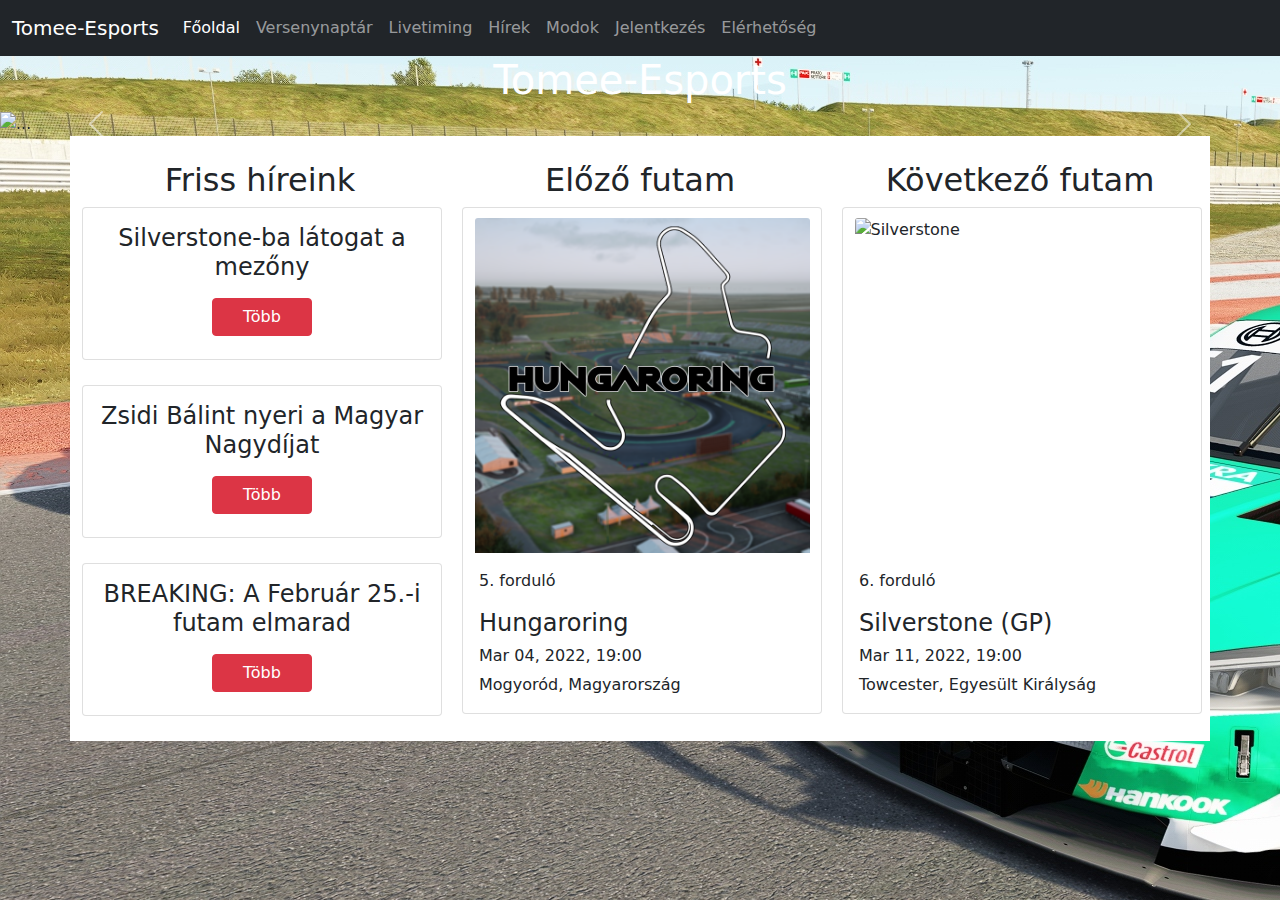
==== index.html @ e1172f0f "betűtípus mégse xddd" ====
<!DOCTYPE html>
<html lang="hu">

<head>
  <meta charset="UTF-8">
  <meta http-equiv="X-UA-Compatible" content="IE=edge">
  <meta name="viewport" content="width=device-width, initial-scale=1.0">
  <link rel="shortcut icon" type="image/png" href="images/favicon.png">
  <link rel="stylesheet" href="dist/bootstrap/css/bootstrap.min.css">
  <link rel="stylesheet" href="style.css">
  <title>Tomee-Esports Leauge</title>
</head>

<body>
  <nav class="navbar navbar-expand-lg navbar-dark bg-dark">
    <div class="container-fluid">
      <a class="navbar-brand" href="index.html">Tomee-Esports</a>
      <button class="navbar-toggler" type="button" data-bs-toggle="collapse" data-bs-target="#navbarNavDropdown"
        aria-controls="navbarNavDropdown" aria-expanded="false" aria-label="Toggle navigation">
        <span class="navbar-toggler-icon"></span>
      </button>
      <div class="collapse navbar-collapse" id="navbarNavDropdown">
        <ul class="navbar-nav">
          <li class="nav-item">
            <a class="nav-link active" aria-current="page" href="index.html">Főoldal</a>
          </li>
          <li class="nav-item">
            <a class="nav-link" href="calendar.html">Versenynaptár</a>
          </li>
          <li class="nav-item">
            <a class="nav-link" href="livetiming.html">Livetiming</a>
          </li>
          <li class="nav-item">
            <a class="nav-link" href="news.html">Hírek</a>
          </li>
          <li class="nav-item">
            <a class="nav-link" href="mods.html">Modok</a>
          </li>
          <li class="nav-item">
            <a class="nav-link" href="signup.html">Jelentkezés</a>
          </li>
          <li class="nav-item">
            <a class="nav-link" href="contacts.html">Elérhetőség</a>
          </li>
      </div>
  </nav>
  <h1>
    Tomee-Esports
  </h1>
  <div id="carouselExampleControls" class="carousel slide" data-bs-ride="carousel">
    <div class="carousel-inner">
      <div class="carousel-item active">
        <img src="..." class="d-block w-100" alt="...">
      </div>
      <div class="carousel-item">
        <img src="..." class="d-block w-100" alt="...">
      </div>
      <div class="carousel-item">
        <img src="..." class="d-block w-100" alt="...">
      </div>
    </div>
    <button class="carousel-control-prev" type="button" data-bs-target="#carouselExampleControls" data-bs-slide="prev">
      <span class="carousel-control-prev-icon" aria-hidden="true"></span>
      <span class="visually-hidden">Previous</span>
    </button>
    <button class="carousel-control-next" type="button" data-bs-target="#carouselExampleControls" data-bs-slide="next">
      <span class="carousel-control-next-icon" aria-hidden="true"></span>
      <span class="visually-hidden">Next</span>
    </button>
  </div>
  <div class="container">
    <div class="row background">
      <div class="col-xl-4">
        <h2>
          Friss híreink
        </h2>
        <div class="card mx-auto mt-auto resize">
          <div class="card-body">
            <h4 class="card-title text-center">
              Silverstone-ba látogat a mezőny
            </h4>
            <div class="row mt-3">
              <button type="button" class="btn btn-danger button-resize">
                <a href="newsnagy/news6.html">Több</a>
              </button>
            </div>
          </div>
        </div>
        <div class="card mx-auto resize">
          <div class="card-body">
            <h4 class="card-title text-center">
              Zsidi Bálint nyeri a Magyar Nagydíjat
            </h4>
            <div class="row mt-3">
              <button type="button" class="btn btn-danger button-resize">
                <a href="newsnagy/news5.html">Több</a>
              </button>
            </div>
          </div>
        </div>
        <div class="card mx-auto resize">
          <div class="card-body">
            <h4 class="card-title text-center">
              BREAKING: A Február 25.-i futam elmarad
            </h4>
            <div class="row mt-3">
              <button type="button" class="btn btn-danger button-resize">
                <a href="newsnagy/news4.html">Több</a>
              </button>
            </div>
          </div>
        </div>
      </div>
      <div class="col-xl-4 mb-4">
        <h2>
          Előző futam
        </h2>
        <div class="card mx-auto">
          <img src="images/hungaroring.png" class="card-img-top" alt="Hungaroring">
          <div class="card-body">
            <p class="card-text">
              5. forduló
            </p>
            <h4 class="card-title">
              Hungaroring
            </h4>
            <h6 class="card-text">
              Mar 04, 2022, 19:00
            </h6>
            <p class="card-text">
              Mogyoród, Magyarország
            </p>
          </div>
        </div>
      </div>
      <div class="col-xl-4">
        <h2>
          Következő futam
        </h2>
        <div class="card mx-auto">
          <img src="images/silverstone.png" class="card-img-top" alt="Silverstone">
          <div class="card-body">
            <p class="card-text">
              6. forduló
            </p>
            <h4 class="card-title">
              Silverstone (GP)
            </h4>
            <h6 class="card-text">
              Mar 11, 2022, 19:00
            </h6>
            <p class="card-text">
              Towcester, Egyesült Királyság
            </p>
          </div>
      </div>
    </div>
  </div>
</body>

</html>
---- style.css ----
body{
    background-image: url(images/Screenshot_drf_audi_rs5_dtm_2019_rt_misano_4-1-122-21-59-44.jpg);
    background-repeat: no-repeat;
}

h1{
    text-align: center;
    color: white;
}

h2{
    text-align: center;
}

a{
    text-decoration: none;
    color: white;
}

a:hover{
    color: white;
}

.cim{
    margin: 20px auto;
}

.col-lg-4{
    margin: 40px auto;
}

.card{
    width: 360px;
}

.card img{
    margin: 10px auto 0 auto;
    width: 335px;
    height: 335px;
}

.resize{
    width: 360px;
    height: 153px;
    margin-top: 25px;
    margin-bottom: 25px;
}

.button-resize{
    width: 100px;
    margin: auto;
}

.background{
    background-color: white;
    padding-top: 25px;
}

.container{
    width: 100%;
    background-color: rgba(0, 0, 0, 0.8);
}

.align-justify{
    text-align: justify;
}

#newsgray{
    color: rgb(180, 180, 180);
}

.rowpad{
    padding: 2px;
    margin-bottom: 20px;
}

.newstitle{
    color: white;
}
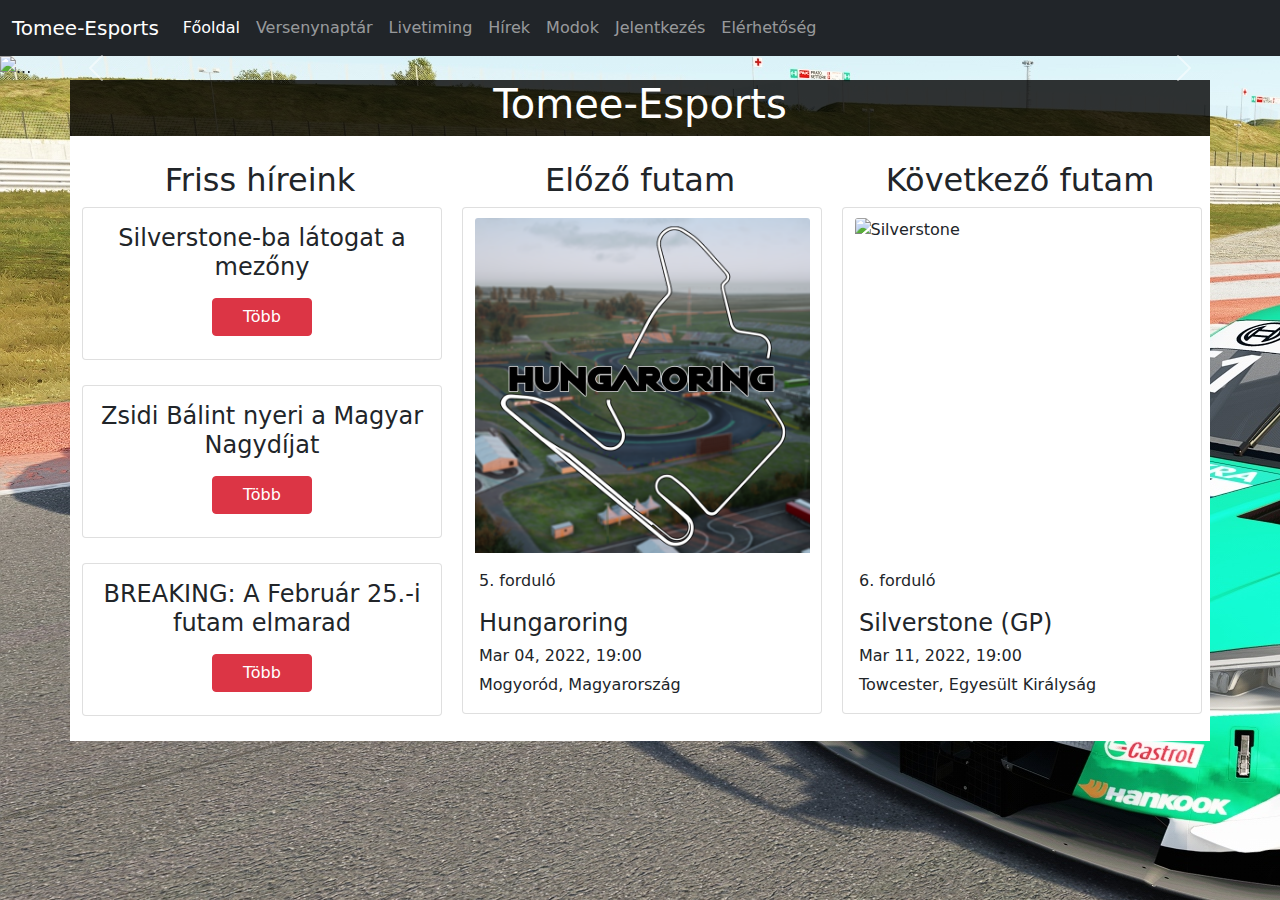
==== commit 6728af3a: "html, css" ====
--- a/index.html
+++ b/index.html
@@ -44,9 +44,6 @@
           </li>
       </div>
   </nav>
-  <h1>
-    Tomee-Esports
-  </h1>
   <div id="carouselExampleControls" class="carousel slide" data-bs-ride="carousel">
     <div class="carousel-inner">
       <div class="carousel-item active">
@@ -69,6 +66,9 @@
     </button>
   </div>
   <div class="container">
+    <h1>
+      Tomee-Esports
+    </h1>
     <div class="row background">
       <div class="col-xl-4">
         <h2>
--- a/style.css
+++ b/style.css
@@ -51,6 +51,10 @@
     margin: auto;
 }
 
+.button-resize2{
+    width: 125px;
+}
+
 .background{
     background-color: white;
     padding-top: 25px;
@@ -76,4 +80,17 @@
 
 .newstitle{
     color: white;
+}
+
+.alta{
+    color: black;
+}
+
+.alta:hover{
+    color: red;
+    text-decoration: underline;
+}
+
+.card3{
+    width: 240px;
 }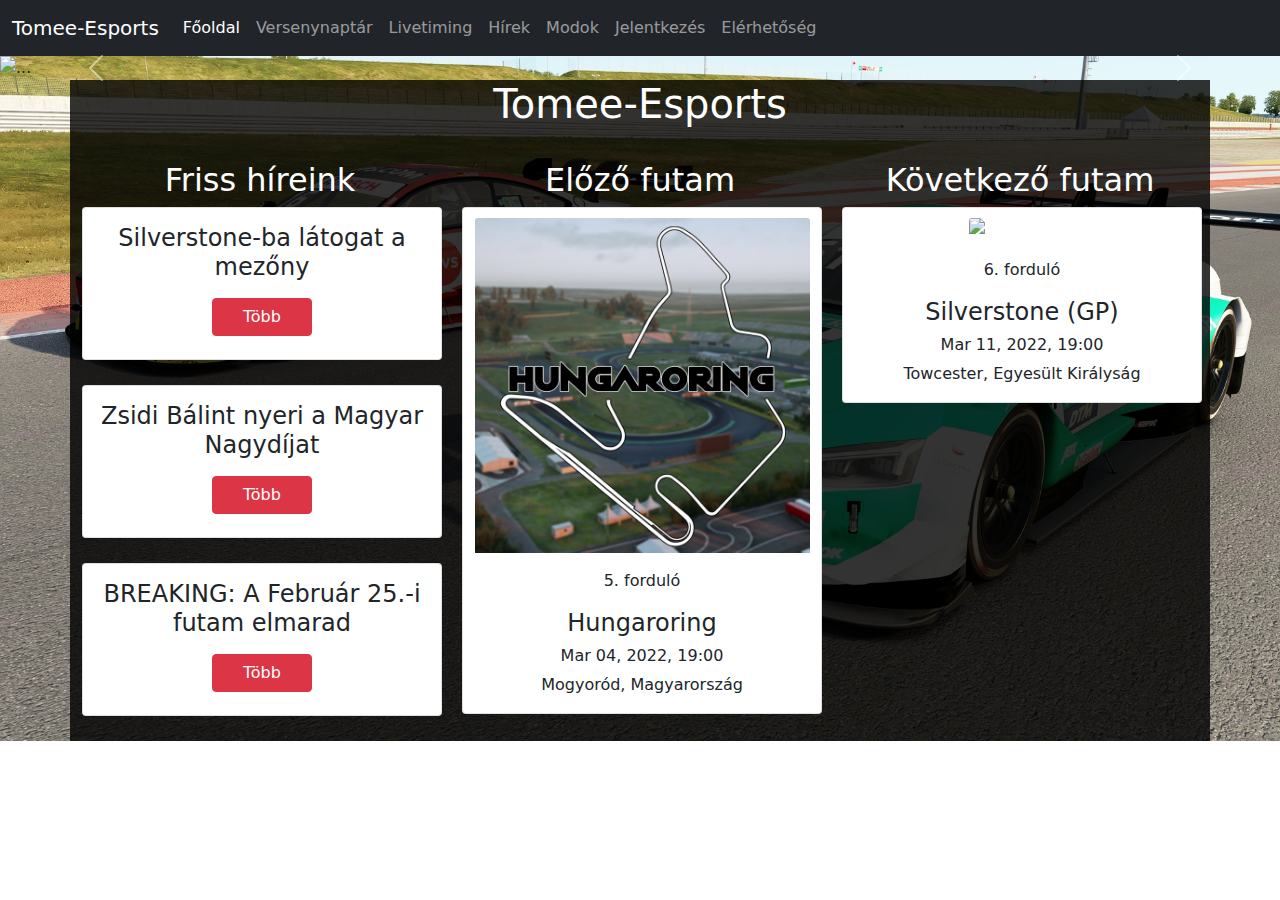
==== commit 7e1b6f1f: "átírtam a hírek címét minyon" ====
--- a/index.html
+++ b/index.html
@@ -72,7 +72,7 @@
     <div class="row background">
       <div class="col-xl-4">
         <h2>
-          Friss híreink
+          <div class="newstitle">Friss híreink</div>
         </h2>
         <div class="card mx-auto mt-auto resize">
           <div class="card-body">
@@ -113,10 +113,12 @@
       </div>
       <div class="col-xl-4 mb-4">
         <h2>
-          Előző futam
+          <div class="newstitle">Előző futam</div>
         </h2>
-        <div class="card mx-auto">
+        <div class="card mx-auto newsborder">
+            <a href="newsnagy/news5.html">
           <img src="images/hungaroring.png" class="card-img-top" alt="Hungaroring">
+            </a>
           <div class="card-body">
             <p class="card-text">
               5. forduló
@@ -135,10 +137,12 @@
       </div>
       <div class="col-xl-4">
         <h2>
-          Következő futam
+          <div class="newstitle">Következő futam</div>
         </h2>
-        <div class="card mx-auto">
+        <div class="card mx-auto newsborder">
+            <a href="newsnagy/news6.html">
           <img src="images/silverstone.png" class="card-img-top" alt="Silverstone">
+            </a>
           <div class="card-body">
             <p class="card-text">
               6. forduló
--- a/style.css
+++ b/style.css
@@ -1,6 +1,7 @@
 body{
     background-image: url(images/Screenshot_drf_audi_rs5_dtm_2019_rt_misano_4-1-122-21-59-44.jpg);
     background-repeat: no-repeat;
+    background-size: cover;
 }
 
 h1{
@@ -31,6 +32,7 @@
 
 .card{
     width: 360px;
+    text-align: center;
 }
 
 .card img{
@@ -56,7 +58,6 @@
 }
 
 .background{
-    background-color: white;
     padding-top: 25px;
 }
 
@@ -93,4 +94,14 @@
 
 .card3{
     width: 240px;
+}
+.newsborder:hover{
+    border: 3px solid red;
+    cursor: grab;
+}
+.card2{
+    max-height: 200px !important;
+}
+.newsimg{
+    border: 2px solid white;
 }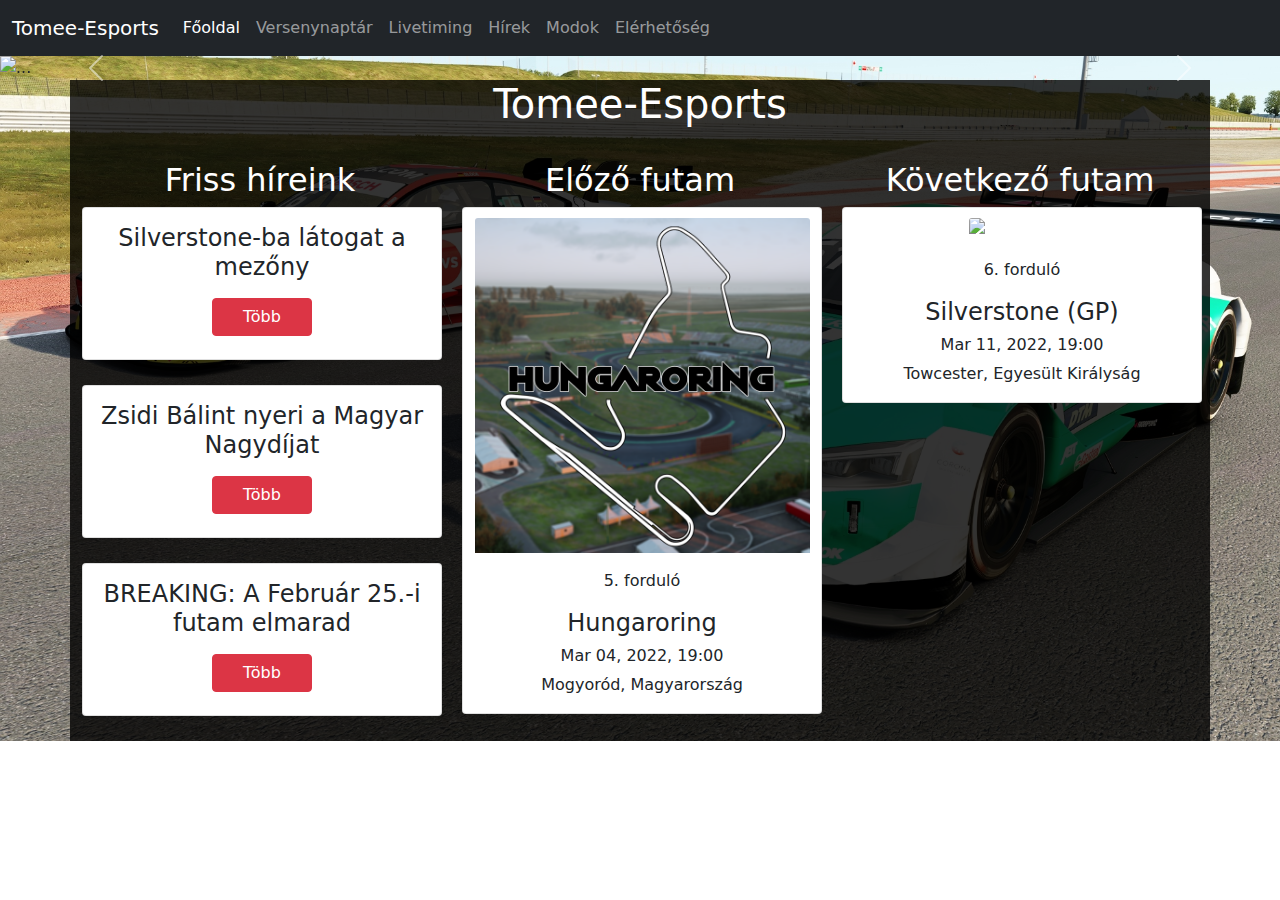
==== commit 2bdb1db6: "nnics jeletkezs" ====
--- a/index.html
+++ b/index.html
@@ -35,9 +35,6 @@
           </li>
           <li class="nav-item">
             <a class="nav-link" href="mods.html">Modok</a>
-          </li>
-          <li class="nav-item">
-            <a class="nav-link" href="signup.html">Jelentkezés</a>
           </li>
           <li class="nav-item">
             <a class="nav-link" href="contacts.html">Elérhetőség</a>
--- a/style.css
+++ b/style.css
@@ -28,6 +28,12 @@
 
 .col-lg-4{
     margin: 40px auto;
+}
+
+iframe{
+    margin-left: 28px;
+    margin-top: 15px;
+    margin-bottom: 8px;
 }
 
 .card{
@@ -77,6 +83,7 @@
 .rowpad{
     padding: 2px;
     margin-bottom: 20px;
+    height: 430px;
 }
 
 .newstitle{
@@ -93,11 +100,14 @@
 }
 
 .card3{
+    width: 360px;
+    margin-top: 80px;
     width: 240px;
 }
 .newsborder:hover{
     border: 3px solid red;
     cursor: grab;
+    transition: 100ms;
 }
 .card2{
     max-height: 200px !important;
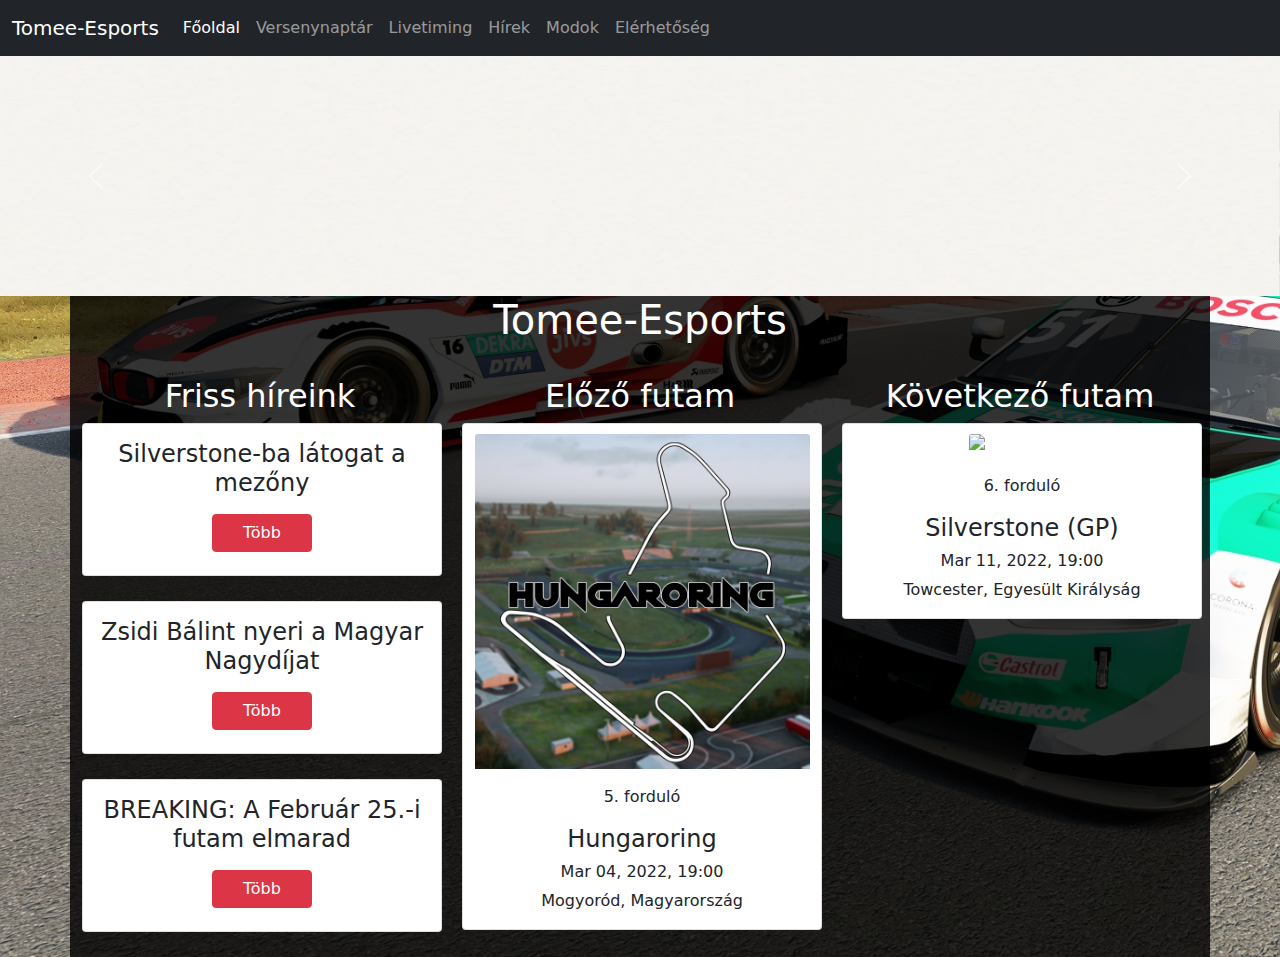
==== commit 6e0ab777: "css benjinek" ====
--- a/index.html
+++ b/index.html
@@ -44,13 +44,13 @@
   <div id="carouselExampleControls" class="carousel slide" data-bs-ride="carousel">
     <div class="carousel-inner">
       <div class="carousel-item active">
-        <img src="..." class="d-block w-100" alt="...">
+        <img src="images/carousel1.jpg" class="d-block w-100" alt="...">
       </div>
       <div class="carousel-item">
-        <img src="..." class="d-block w-100" alt="...">
+        <img src="images/carousel2.jpg" class="d-block w-100" alt="...">
       </div>
       <div class="carousel-item">
-        <img src="..." class="d-block w-100" alt="...">
+        <img src="images/carousel3.png" class="d-block w-100" alt="...">
       </div>
     </div>
     <button class="carousel-control-prev" type="button" data-bs-target="#carouselExampleControls" data-bs-slide="prev">
--- a/style.css
+++ b/style.css
@@ -114,4 +114,8 @@
 }
 .newsimg{
     border: 2px solid white;
+}
+
+.carousel-item img{
+    height: 240px;
 }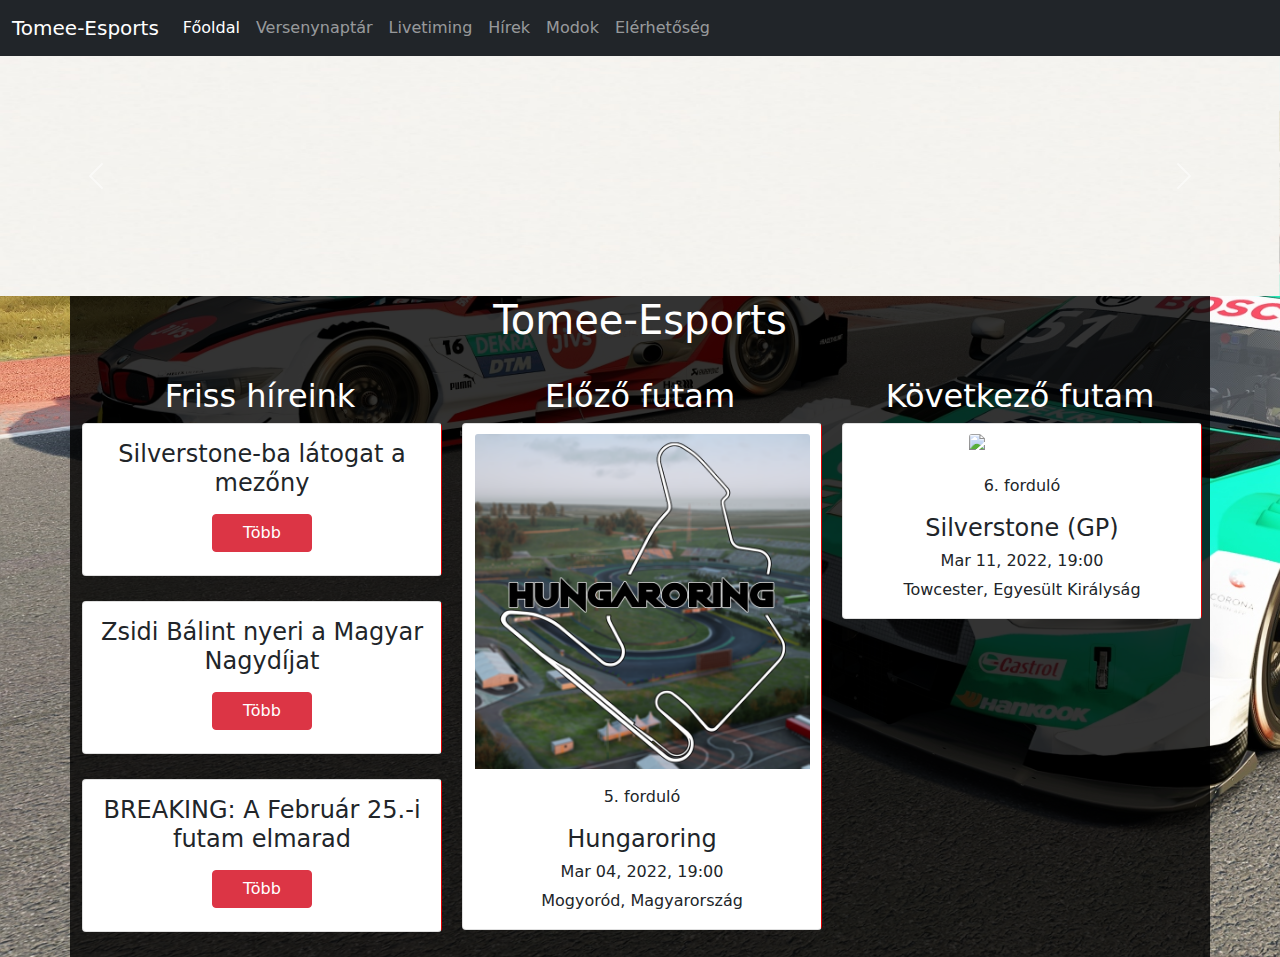
==== commit ee8edff7: "card css" ====
--- a/index.html
+++ b/index.html
@@ -67,7 +67,7 @@
       Tomee-Esports
     </h1>
     <div class="row background">
-      <div class="col-xl-4">
+      <div class="col-xl-4 index">
         <h2>
           <div class="newstitle">Friss híreink</div>
         </h2>
@@ -157,6 +157,7 @@
       </div>
     </div>
   </div>
+  <script src="dist/bootstrap/js/bootstrap.bundle.min.js"></script>
 </body>
 
 </html>--- a/style.css
+++ b/style.css
@@ -39,6 +39,15 @@
 .card{
     width: 360px;
     text-align: center;
+    background: linear-gradient(to left, #fff 50%, red 50%);
+    background-size: 250%;
+    background-position: right;
+    transition: all 0.5s ease-out;
+}
+
+.card:hover{
+    background-position: left;
+    border: 1px solid red;
 }
 
 .card img{
@@ -104,11 +113,6 @@
     margin-top: 80px;
     width: 240px;
 }
-.newsborder:hover{
-    border: 3px solid red;
-    cursor: grab;
-    transition: 100ms;
-}
 .card2{
     max-height: 200px !important;
 }
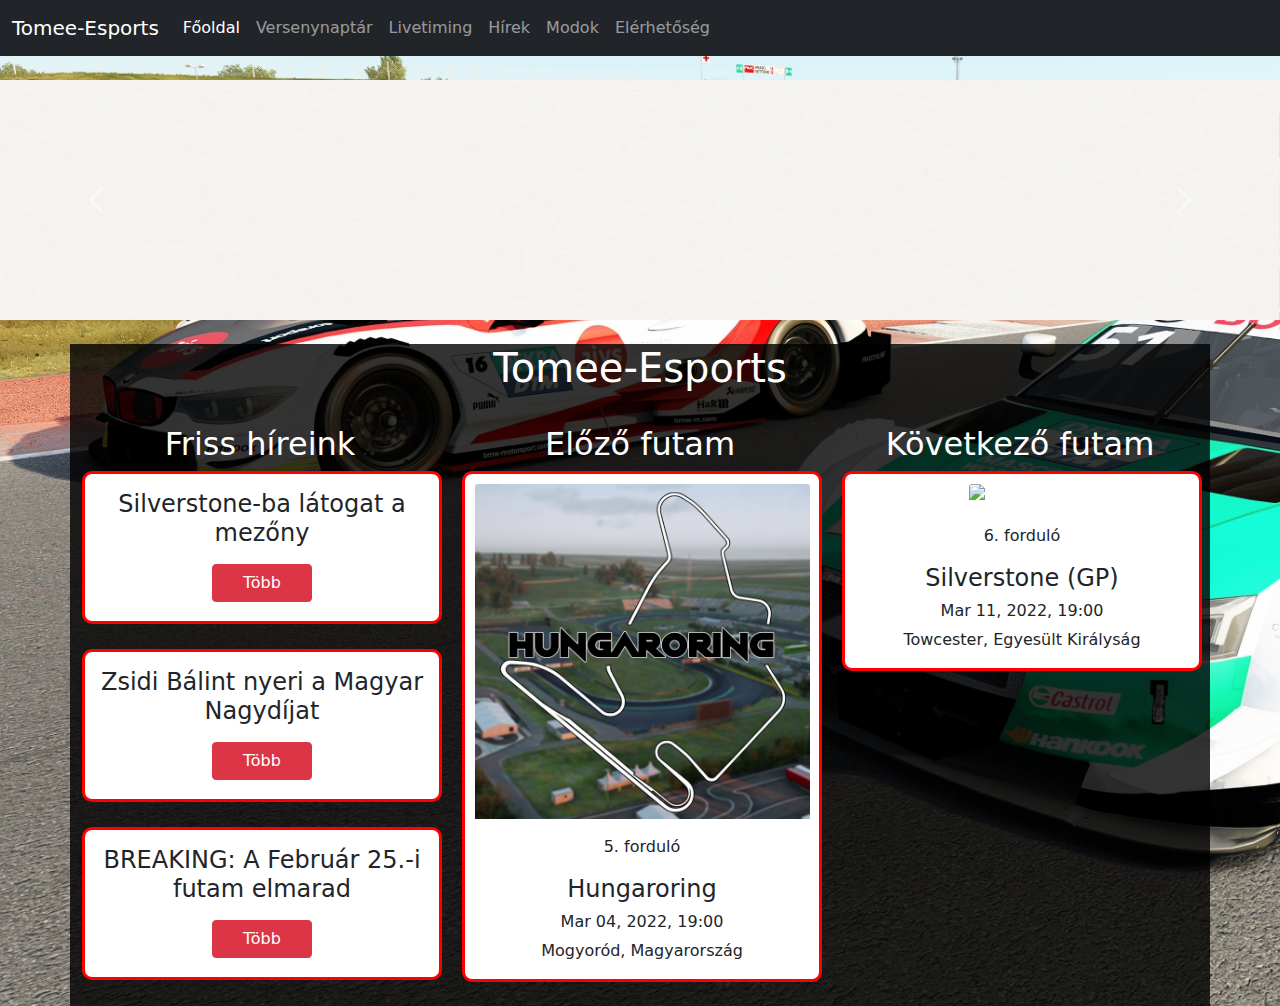
==== commit f0877c95: "idk" ====
--- a/index.html
+++ b/index.html
@@ -41,7 +41,7 @@
           </li>
       </div>
   </nav>
-  <div id="carouselExampleControls" class="carousel slide" data-bs-ride="carousel">
+  <div id="carouselExampleControls" class="carousel slide mt-4" data-bs-ride="carousel">
     <div class="carousel-inner">
       <div class="carousel-item active">
         <img src="images/carousel1.jpg" class="d-block w-100" alt="...">
@@ -62,7 +62,7 @@
       <span class="visually-hidden">Next</span>
     </button>
   </div>
-  <div class="container">
+  <div class="container mt-4">
     <h1>
       Tomee-Esports
     </h1>
--- a/style.css
+++ b/style.css
@@ -40,14 +40,15 @@
     width: 360px;
     text-align: center;
     background: linear-gradient(to left, #fff 50%, red 50%);
-    background-size: 250%;
+    background-size: 200%;
     background-position: right;
+    border: 3px solid red;
+    border-radius: 10px;
     transition: all 0.5s ease-out;
 }
 
 .card:hover{
     background-position: left;
-    border: 1px solid red;
 }
 
 .card img{
@@ -113,6 +114,11 @@
     margin-top: 80px;
     width: 240px;
 }
+.newsborder:hover{
+    border: 3px solid red;
+    cursor: grab;
+    transition: 0,5s;
+}
 .card2{
     max-height: 200px !important;
 }
@@ -122,4 +128,23 @@
 
 .carousel-item img{
     height: 240px;
+} 
+.textbig{
+    font-size: 3rem;
+}
+.modimg{
+    max-width: 250px;
+}
+.mod{
+    border: 2px solid red;
+}
+.moda{
+    background: linear-gradient(to left, #000 50%, red 50%);
+    background-size: 250%;
+    background-position: right;
+    transition: all 0.5s ease-out;
+}
+.moda:hover{
+    background-position: left;
+    border: 1px solid red;
 }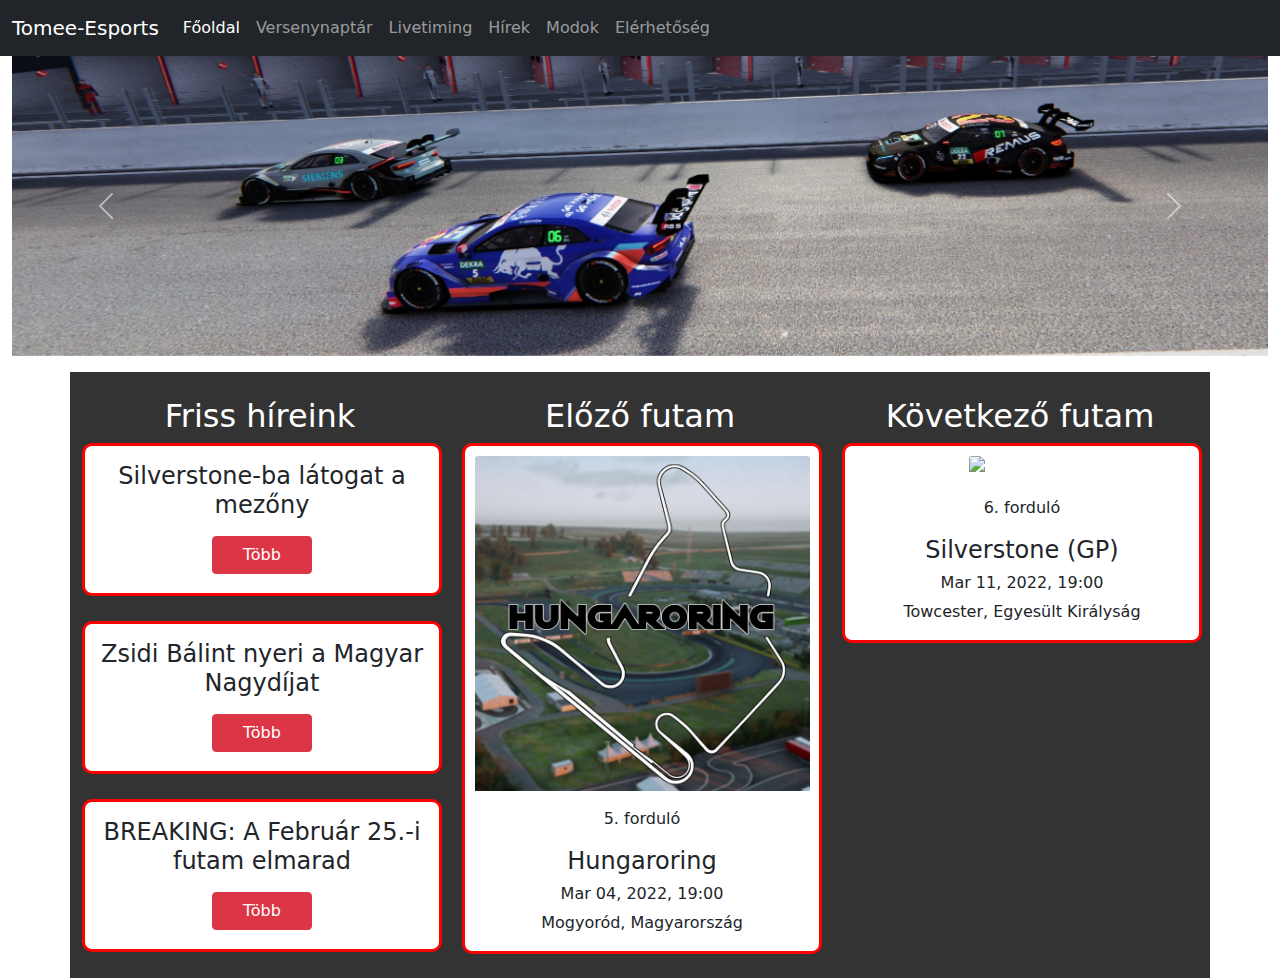
==== commit 06d9077d: "lassan kész" ====
--- a/index.html
+++ b/index.html
@@ -11,7 +11,7 @@
   <title>Tomee-Esports Leauge</title>
 </head>
 
-<body>
+<body style="background-image: url('images/wallpaper1.jpg');">
   <nav class="navbar navbar-expand-lg navbar-dark bg-dark">
     <div class="container-fluid">
       <a class="navbar-brand" href="index.html">Tomee-Esports</a>
@@ -39,35 +39,35 @@
           <li class="nav-item">
             <a class="nav-link" href="contacts.html">Elérhetőség</a>
           </li>
+        </ul>
       </div>
   </nav>
-  <div id="carouselExampleControls" class="carousel slide mt-4" data-bs-ride="carousel">
-    <div class="carousel-inner">
-      <div class="carousel-item active">
-        <img src="images/carousel1.jpg" class="d-block w-100" alt="...">
+  <div class="container-fluid" id="photos">
+    <div id="carouselExampleControls" class="carousel slide" data-bs-ride="carousel">
+      <div class="carousel-inner">
+        <div class="carousel-item active">
+          <img src="images/carousel1.jpg" class="d-block w-100 h-100" id="photos" alt="...">
+        </div>
+        <div class="carousel-item">
+          <img src="images/carousel2.jpg" class="d-block w-100 h-100" id="photos" alt="...">
+        </div>
+        <div class="carousel-item">
+          <img src="images/carousel3.jpg" class="d-block w-100 h-100" id="photos" alt="...">
+        </div>
       </div>
-      <div class="carousel-item">
-        <img src="images/carousel2.jpg" class="d-block w-100" alt="...">
-      </div>
-      <div class="carousel-item">
-        <img src="images/carousel3.png" class="d-block w-100" alt="...">
-      </div>
+      <button class="carousel-control-prev" type="button" data-bs-target="#carouselExampleControls" data-bs-slide="prev">
+        <span class="carousel-control-prev-icon" aria-hidden="true"></span>
+        <span class="visually-hidden">Previous</span>
+      </button>
+      <button class="carousel-control-next" type="button" data-bs-target="#carouselExampleControls" data-bs-slide="next">
+        <span class="carousel-control-next-icon" aria-hidden="true"></span>
+        <span class="visually-hidden">Next</span>
+      </button>
     </div>
-    <button class="carousel-control-prev" type="button" data-bs-target="#carouselExampleControls" data-bs-slide="prev">
-      <span class="carousel-control-prev-icon" aria-hidden="true"></span>
-      <span class="visually-hidden">Previous</span>
-    </button>
-    <button class="carousel-control-next" type="button" data-bs-target="#carouselExampleControls" data-bs-slide="next">
-      <span class="carousel-control-next-icon" aria-hidden="true"></span>
-      <span class="visually-hidden">Next</span>
-    </button>
-  </div>
-  <div class="container mt-4">
-    <h1>
-      Tomee-Esports
-    </h1>
+   </div>
+  <div class="container mt-3">
     <div class="row background">
-      <div class="col-xl-4 index">
+      <div class="col-xl-4">
         <h2>
           <div class="newstitle">Friss híreink</div>
         </h2>
--- a/style.css
+++ b/style.css
@@ -1,7 +1,7 @@
 body{
-    background-image: url(images/Screenshot_drf_audi_rs5_dtm_2019_rt_misano_4-1-122-21-59-44.jpg);
-    background-repeat: no-repeat;
     background-size: cover;
+    max-width: 100%;
+    overflow-x: hidden;
 }
 
 h1{
@@ -39,7 +39,7 @@
 .card{
     width: 360px;
     text-align: center;
-    background: linear-gradient(to left, #fff 50%, red 50%);
+    background: linear-gradient(to left, #fff 50%, rgba(255,0,0,0.6) 50%);
     background-size: 200%;
     background-position: right;
     border: 3px solid red;
@@ -49,6 +49,7 @@
 
 .card:hover{
     background-position: left;
+    color: white;
 }
 
 .card img{
@@ -93,7 +94,7 @@
 .rowpad{
     padding: 2px;
     margin-bottom: 20px;
-    height: 430px;
+    height: 400px;
 }
 
 .newstitle{
@@ -138,6 +139,15 @@
 .mod{
     border: 2px solid red;
 }
+
+iframe{
+    margin-left: 0;
+}
+
+#fej{
+    background-color: rgba(19, 18, 36, 0.5);
+    color: white;
+}
 .moda{
     background: linear-gradient(to left, #000 50%, red 50%);
     background-size: 250%;
@@ -147,4 +157,29 @@
 .moda:hover{
     background-position: left;
     border: 1px solid red;
+}
+
+.carousel-item{
+    height: 300px;
+}
+
+.a2{
+    color: #000;
+}
+
+#lanSwitcher img:hover{
+    cursor:grab;
+    box-shadow: 3px 3px rgba(66, 66, 66, 0.6);
+    transition: box-shadow 0.4s;
+}
+
+#photos{
+    max-width: 1343px;
+    max-height: 300px;
+}
+
+#logo{
+    margin: 0;
+    max-width: 48px;
+    max-height: 48px;
 }